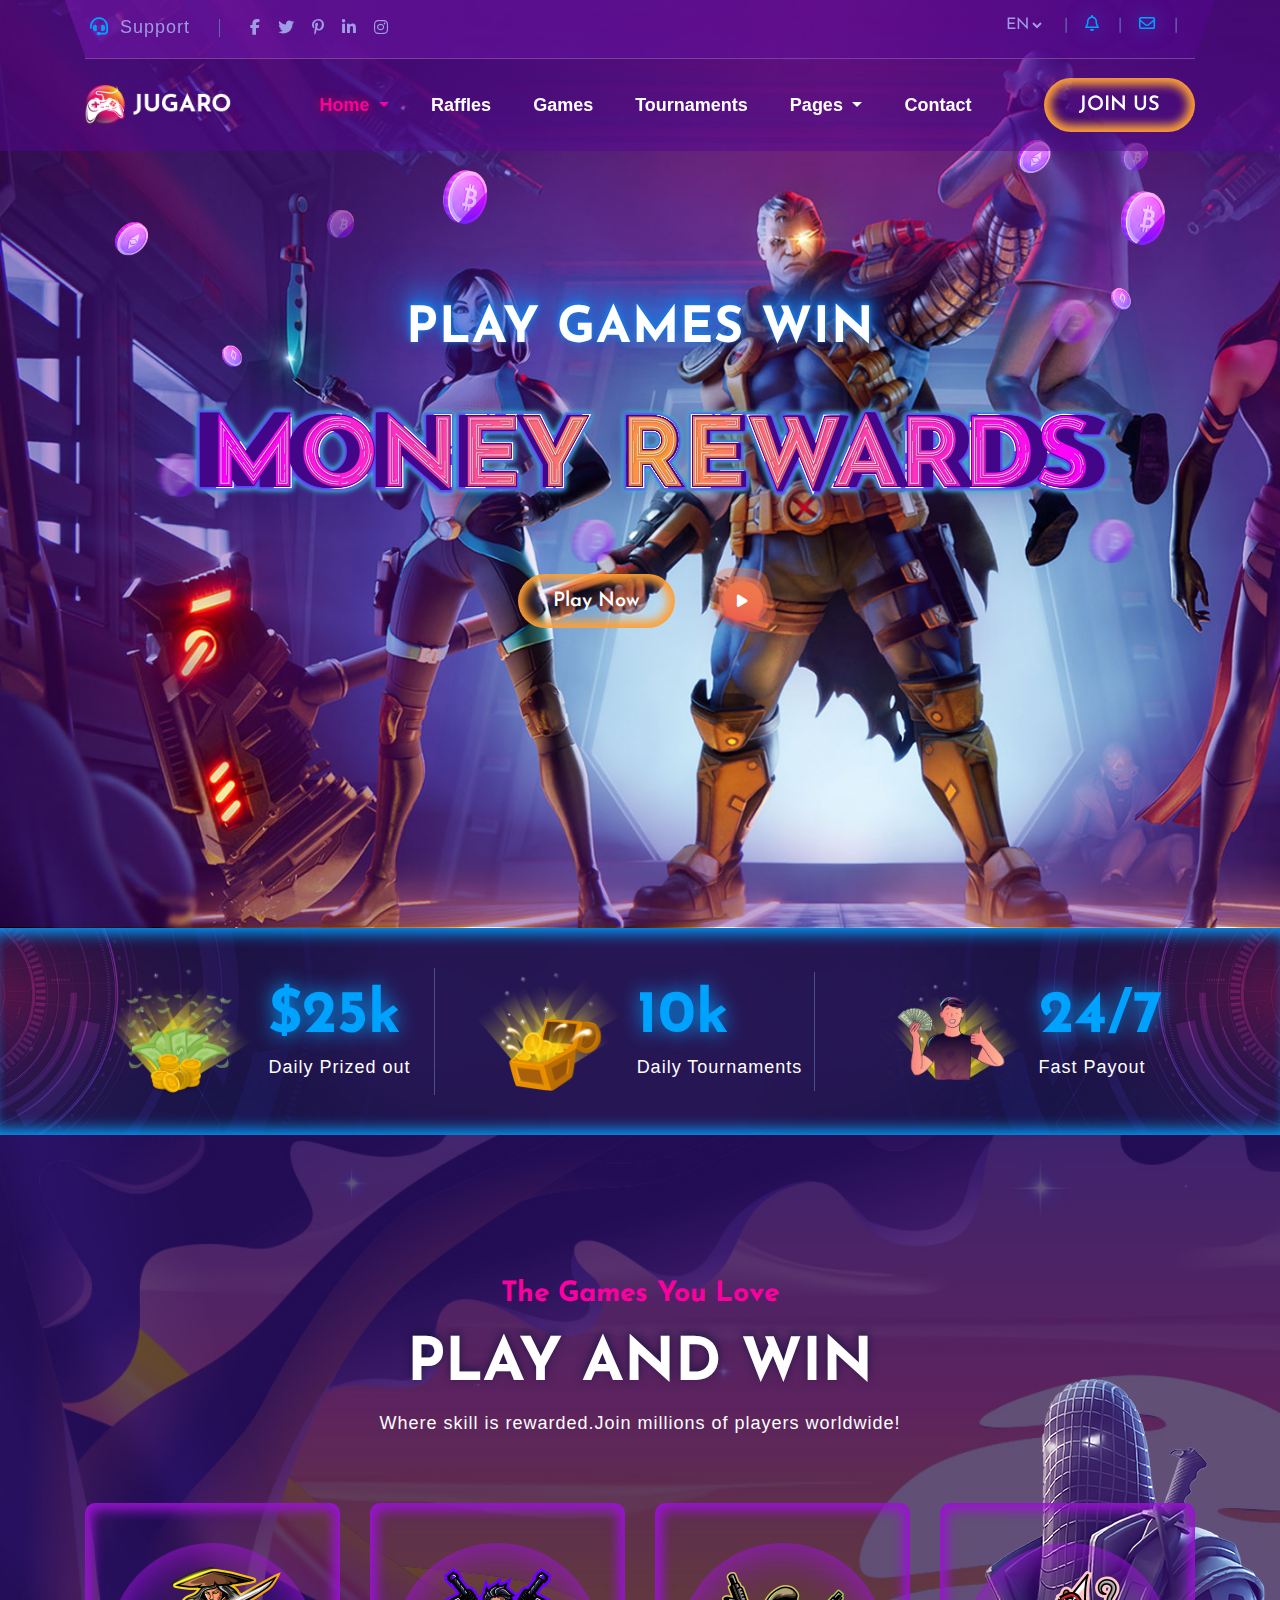
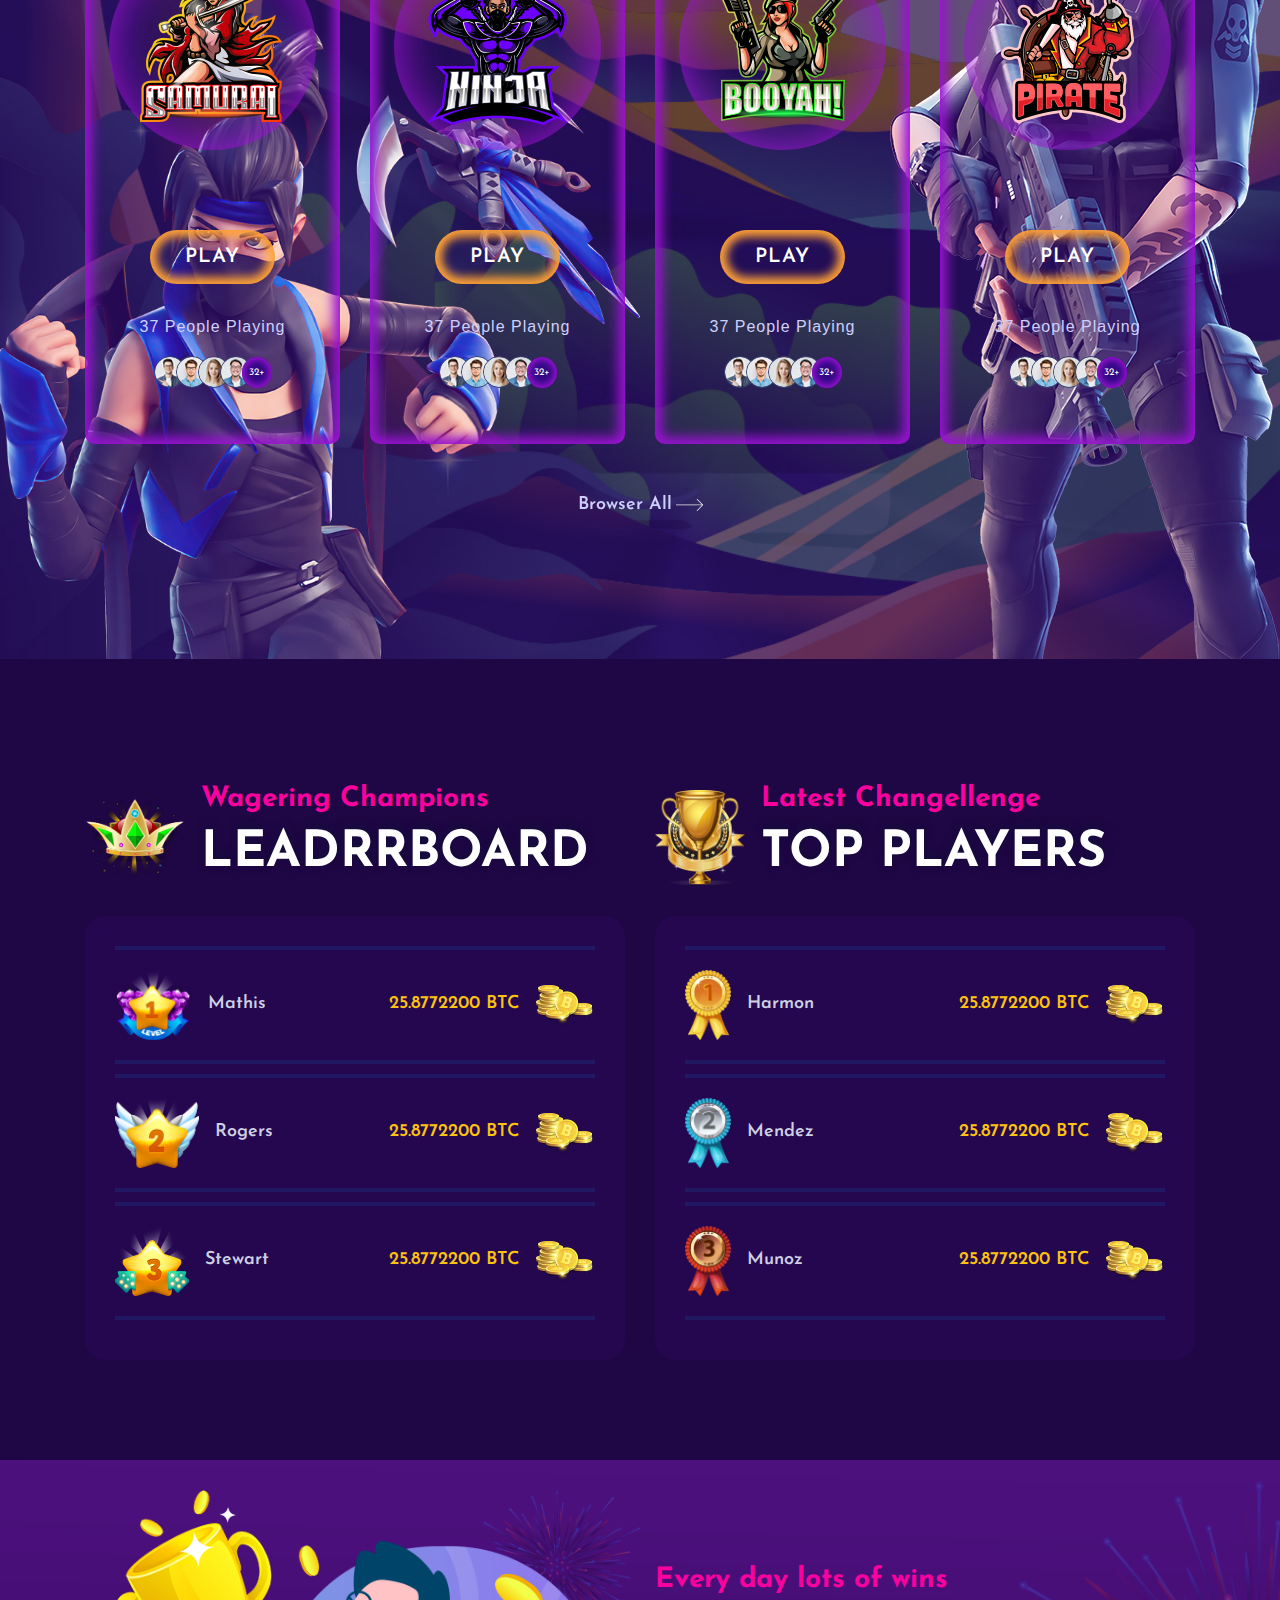
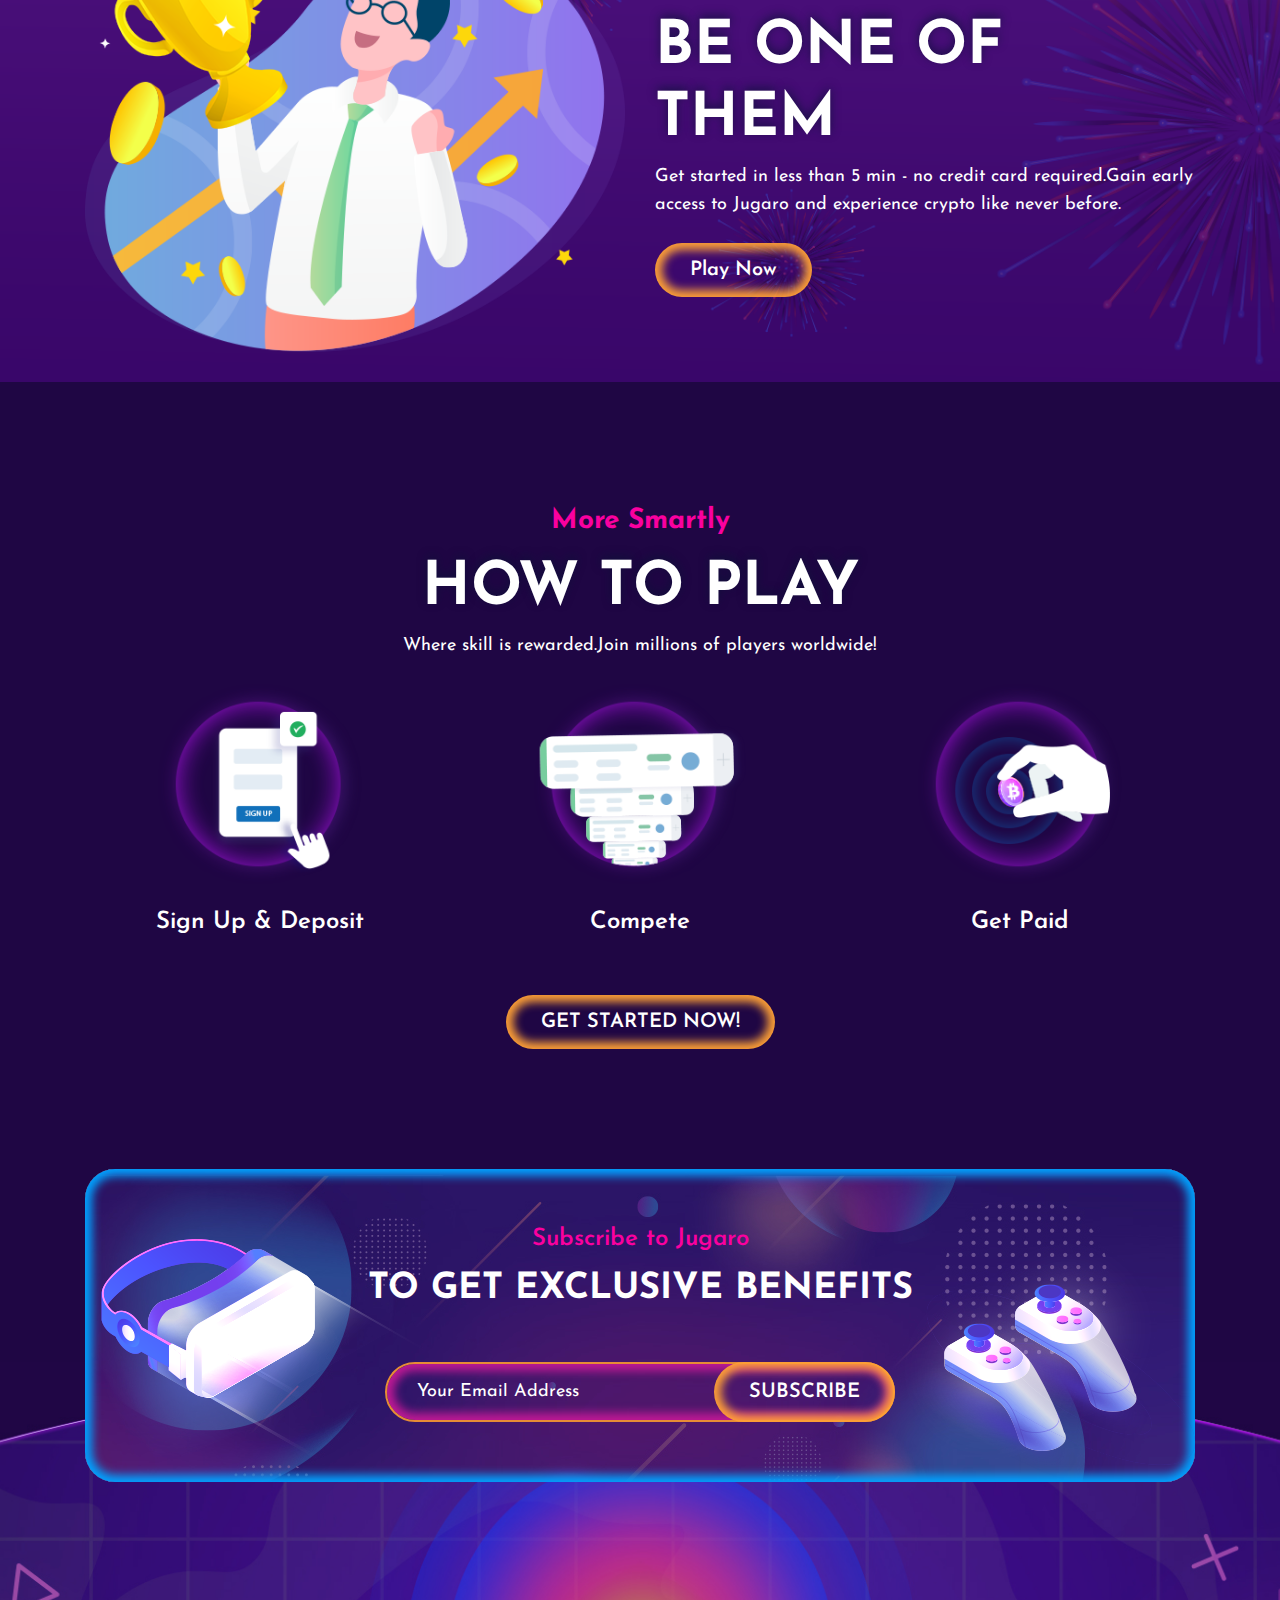
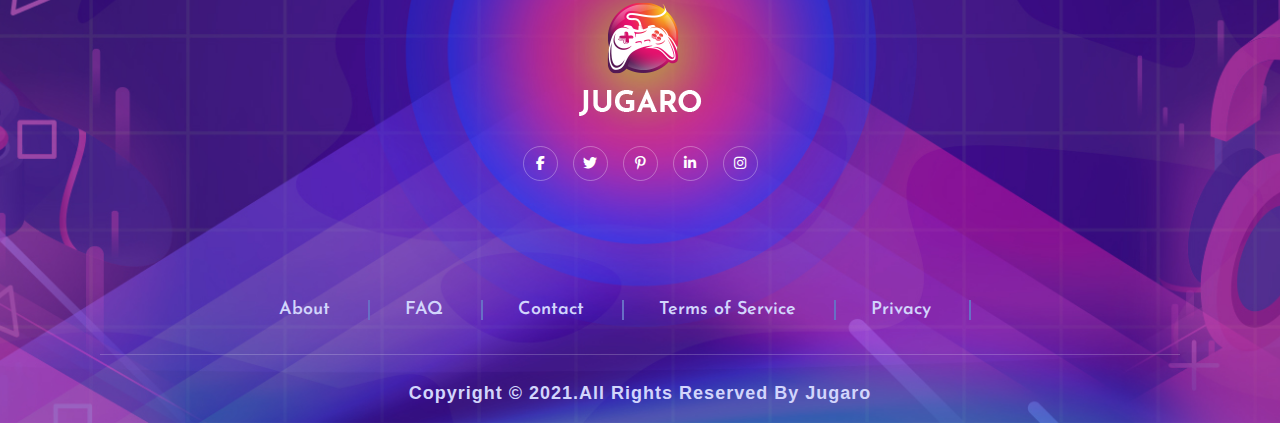
==== index.html @ d443bae4 "new files added" ====
<!DOCTYPE html>
<html lang="en">

<head>
    <meta charset="UTF-8">
    <meta name="viewport" content="width=device-width, initial-scale=1.0">
    <title>Home Template</title>
    <link rel="stylesheet" href="https://cdn.jsdelivr.net/npm/bootstrap@4.0.0/dist/css/bootstrap.min.css">
    <link rel="preconnect" href="https://fonts.googleapis.com">
    <link rel="preconnect" href="https://fonts.gstatic.com" crossorigin>
    <link href="https://fonts.googleapis.com/css2?family=Josefin+Sans:ital,wght@0,100..700;1,100..700&display=swap"
        rel="stylesheet">
    <link rel="stylesheet" href="https://cdnjs.cloudflare.com/ajax/libs/font-awesome/6.5.1/css/all.min.css">
    <link rel="stylesheet" href="css/style.css">
    <link rel="icon" href="images/favicon-icon.png">

</head>

<body>
    <button onclick="topFunction()" id="myBtn" title="Go to top"><i class="fas fa-chevron-right"></i></button>

    <header id="header"></header>
    <section class="sec-1 position-relative">
        <div class="container">
            <div class="hero-games-win text-center ">
                <h1 class="text-white text-uppercase m-0">PLAY GAMES WIN</h1>
                <img src="images/moneytext.png" alt="move to img" class="">
                <div class="Play-cion d-flex justify-content-center align-items-center">
                    <a href="javascript:void(0)" class="play-button text-white uppercase">Play Now</a>
                    <a href="javascript:void(0)"
                        class="video-button d-flex justify-content-center align-items-center  position-relative ml-5"><i
                            class="fa-solid fa-play text-white   position-relative"></i></a>
                </div>
            </div>
        </div>
        <div class="position-absolute position-top text-center">
            <img src="images/hover-shape.png" alt="move to img" class="">
        </div>
    </section>
    <section class="sec-2">
        <div class="container">
            <div class="row align-items-center">
                <div class="col-lg-4 col-md-6">
                    <div class="counter-box d-flex align-items-center justify-content-center">
                        <div class="money-img">
                            <img src="images/money.png" alt="">
                        </div>
                        <div class="content-daily ml-3">
                            <h4 class="m-0">$25k</h4>
                            <p class="m-0 text-white">Daily Prized out</p>
                        </div>
                    </div>
                </div>
                <div class="col-lg-4 col-md-6">
                    <div class="counter-box d-flex  align-items-center justify-content-center">
                        <div class="money-img">
                            <img src="images/box-money.png" alt="">
                        </div>
                        <div class="content-daily ml-3">
                            <h4 class="m-0">10k</h4>
                            <p class="m-0 text-white">Daily Tournaments
                            </p>
                        </div>
                    </div>
                </div>
                <div class="col-lg-4 col-md-6">
                    <div class="counter-box d-flex  align-items-center  border-0 justify-content-center">
                        <div class="money-img">
                            <img src="images/man-mony.png" alt="">
                        </div>
                        <div class="content-daily ml-3">
                            <h4 class="m-0">24/7
                            </h4>
                            <p class="m-0 text-white">Fast Payout
                            </p>
                        </div>
                    </div>
                </div>

            </div>
        </div>
    </section>
    <section class="sec-3">
        <img src="images/left-img.png" alt="" class="game-play-girl">
        <img src="images/right-img.png" alt="" class="game-play-boy">
        <div class="container">
            <div class="games-skill text-center ">
                <h4 class="mb-3">The Games You Love</h4>
                <h2 class="text-white uppercase">PLAY AND WIN
                </h2>
                <p class="text-white">Where skill is rewarded.Join millions of players worldwide!
                </p>
            </div>

            <div class="row justify-content-center">
                <div class="col-xl-3 col-lg-4 col-md-6">
                    <div class="skill-box text-center mt-4">
                        <img src="images/1skill.png" alt="" class="">
                        <div class="Play-tab-button">
                            <a href="javascript:void(0)" class="mybtn1 uppercase text-white">PLAY</a>
                        </div>
                        <p>37 People Playing</p>

                        <ul class="list-images">
                            <li>
                                <a href="javascript:void(0)">
                                    <img src="images/sm1.png" alt="not img sho" class="">
                                </a>
                            </li>
                            <li>
                                <a href="javascript:void(0)">
                                    <img src="images/sm2.png" alt="not img sho" class="">
                                </a>
                            </li>
                            <li>
                                <a href="javascript:void(0)">
                                    <img src="images/sm3.png" alt="not img sho" class="">
                                </a>
                            </li>
                            <li>
                                <a href="javascript:void(0)">
                                    <img src="images/sm4.png" alt="not img sho" not img sho class="">
                                </a>
                            </li>
                            <li>
                                <span class="text-white text-center">
                                    32+
                                </span>
                            </li>
                        </ul>
                    </div>

                </div>
                <div class="col-xl-3 col-lg-4 col-md-6">
                    <div class="skill-box text-center mt-4">
                        <img src="images/2.png" alt="" class="">
                        <div class="Play-tab-button">
                            <a href="javascript:void(0)" class="mybtn1 uppercase text-white">PLAY</a>
                        </div>
                        <p>37 People Playing</p>

                        <ul class="list-images">
                            <li>
                                <a href="javascript:void(0)">
                                    <img src="images/sm1.png" alt="not img sho" class="">
                                </a>
                            </li>
                            <li>
                                <a href="javascript:void(0)">
                                    <img src="images/sm2.png" alt="not img sho" class="">
                                </a>
                            </li>
                            <li>
                                <a href="javascript:void(0)">
                                    <img src="images/sm3.png" alt="not img sho" class="">
                                </a>
                            </li>
                            <li>
                                <a href="javascript:void(0)">
                                    <img src="images/sm4.png" alt="not img sho" not img sho class="">
                                </a>
                            </li>
                            <li>
                                <span class="text-white text-center">
                                    32+
                                </span>
                            </li>
                        </ul>
                    </div>

                </div>

                <div class="col-xl-3 col-lg-4 col-md-6">
                    <div class="skill-box text-center mt-4">
                        <img src="images/3.png" alt="" class="">
                        <div class="Play-tab-button">
                            <a href="javascript:void(0)" class="mybtn1 uppercase text-white">PLAY</a>
                        </div>
                        <p>37 People Playing</p>

                        <ul class="list-images">
                            <li>
                                <a href="javascript:void(0)">
                                    <img src="images/sm1.png" alt="not img sho" class="">
                                </a>
                            </li>
                            <li>
                                <a href="javascript:void(0)">
                                    <img src="images/sm2.png" alt="not img sho" class="">
                                </a>
                            </li>
                            <li>
                                <a href="javascript:void(0)">
                                    <img src="images/sm3.png" alt="not img sho" class="">
                                </a>
                            </li>
                            <li>
                                <a href="javascript:void(0)">
                                    <img src="images/sm4.png" alt="not img sho" not img sho class="">
                                </a>
                            </li>
                            <li>
                                <span class="text-white text-center">
                                    32+
                                </span>
                            </li>
                        </ul>
                    </div>

                </div>

                <div class="col-xl-3 col-lg-4 col-md-6">
                    <div class="skill-box text-center mt-4">
                        <img src="images/4.png" alt="" class="">
                        <div class="Play-tab-button">
                            <a href="javascript:void(0)" class="mybtn1 uppercase text-white">PLAY</a>
                        </div>
                        <p>37 People Playing</p>

                        <ul class="list-images">
                            <li>
                                <a href="javascript:void(0)">
                                    <img src="images/sm1.png" alt="not img sho" class="">
                                </a>
                            </li>
                            <li>
                                <a href="javascript:void(0)">
                                    <img src="images/sm2.png" alt="not img sho" class="">
                                </a>
                            </li>
                            <li>
                                <a href="javascript:void(0)">
                                    <img src="images/sm3.png" alt="not img sho" class="">
                                </a>
                            </li>
                            <li>
                                <a href="javascript:void(0)">
                                    <img src="images/sm4.png" alt="not img sho" not img sho class="">
                                </a>
                            </li>
                            <li>
                                <span class="text-white text-center">
                                    32+
                                </span>
                            </li>
                        </ul>
                    </div>
                </div>
            </div>
            <div class="text-center Browser-1 d-flex align-items-center justify-content-center mt-5">
                <a href="javascript:void(0)" class="b-all-btn">Browser All</a>
                <img src="images/arrow.png" alt="" class="pl-1">
            </div>
        </div>
    </section>
    <section class="sec-4">
        <div class="container">
            <div class="row">
                <div class="col-lg-6">
                    <div>
                        <div class="sh-wrpper d-flex  align-items-center my-4">
                            <div class="mr-3">
                                <img src="images/i1.png" alt="" width="100px">
                            </div>
                            <div class="section-heading">
                                <h5>
                                    Wagering Champions
                                </h5>
                                <h2 class="uppercase text-white">
                                    LEADRRBOARD
                                </h2>
                            </div>
                        </div>
                        <div class="l-arcive-box">
                            <div class="s-a-b">
                                <div class="d-flex left align-items-center  text-white">
                                    <img src="images/sa1.png" class="mr-3" alt="">
                                    <h6 class="m-0">Mathis</h6>
                                </div>
                                <div class="right d-flex align-items-center">
                                    <h6 class="m-0">25.8772200 BTC</h6>
                                    <img src="images/mony.png" class="pl-3" alt="">
                                </div>
                            </div>
                            <div class="s-a-b">
                                <div class="d-flex left align-items-center  text-white">
                                    <img src="images/sa2.png" class="mr-3" alt="">
                                    <h6 class="m-0">Rogers</h6>
                                </div>
                                <div class="right d-flex align-items-center">
                                    <h6 class="m-0">25.8772200 BTC</h6>
                                    <img src="images/mony.png" class="pl-3" alt="">
                                </div>
                            </div>
                            <div class="s-a-b">
                                <div class="d-flex left align-items-center  text-white">
                                    <img src="images/sa3.png" class="mr-3" alt="">
                                    <h6 class="m-0">Stewart</h6>
                                </div>
                                <div class="right d-flex align-items-center">
                                    <h6 class="m-0">25.8772200 BTC</h6>
                                    <img src="images/mony.png" class="pl-3" alt="">
                                </div>
                            </div>

                        </div>
                    </div>
                </div>
                <div class="col-lg-6">
                    <div>
                        <div class="sh-wrpper d-flex  align-items-center my-4">
                            <div class="mr-3">
                                <img src="images/i2.png" alt="" width="90px">
                            </div>
                            <div class="section-heading">
                                <h5>
                                    Latest Changellenge
                                </h5>
                                <h2 class="uppercase text-white">
                                    TOP PLAYERS

                                </h2>
                            </div>
                        </div>
                        <div class="l-arcive-box">
                            <div class="s-a-b">
                                <div class="d-flex left align-items-center  text-white">
                                    <img src="images/sa4.png" class="mr-3" alt="">
                                    <h6 class="m-0">Harmon</h6>
                                </div>
                                <div class="right d-flex align-items-center">
                                    <h6 class="m-0">25.8772200 BTC</h6>
                                    <img src="images/mony.png" class="pl-3" alt="">
                                </div>
                            </div>
                            <div class="s-a-b">
                                <div class="d-flex left align-items-center  text-white">
                                    <img src="images/sa5.png" class="mr-3" alt="">
                                    <h6 class="m-0">Mendez</h6>
                                </div>
                                <div class="right d-flex align-items-center">
                                    <h6 class="m-0">25.8772200 BTC</h6>
                                    <img src="images/mony.png" class="pl-3" alt="">
                                </div>
                            </div>
                            <div class="s-a-b">
                                <div class="d-flex left align-items-center  text-white">
                                    <img src="images/sa6.png" class="mr-3" alt="">
                                    <h6 class="m-0">Munoz
                                    </h6>
                                </div>
                                <div class="right d-flex align-items-center">
                                    <h6 class="m-0">25.8772200 BTC</h6>
                                    <img src="images/mony.png" class="pl-3" alt="">
                                </div>
                            </div>

                        </div>
                    </div>
                </div>
            </div>
        </div>
    </section>
    <section class="sec-5">
        <div class="container">
            <div class="row align-items-center">
                <div class="col-12 col-md-12 col-lg-6">
                    <div class="">
                        <img src="images/joinus_left_img.png" alt="" width="100%">
                    </div>
                </div>
                <div class="col-12 col-lg-6 col-md-12 col-xl-6 ">
                    <div class="section-heading content-left mt-3">
                        <h5 class="subtitle">
                            Every day lots of wins
                        </h5>
                        <h2 class="title ">
                            Be One of Them
                        </h2>
                        <h6 class="text">
                            Get started in less than 5 min - no credit card required.Gain
                            early access to Jugaro and experience crypto like never before.
                        </h6>
                        <div class="Play-cion mt-4">
                            <a href="javascript:void(0)" class="play-button text-white uppercase">Play Now</a>
                            </a>
                        </div>
                    </div>
                </div>
            </div>
        </div>
    </section>

    <section class="sec-6">
        <div class="container">
            <div class="section-heading text-center mb-4">
                <h5 class="subtitle">
                    More Smartly
                </h5>
                <h2 class="title ">
                    How to play
                </h2>
                <h6 class="text">
                    Where skill is rewarded.Join millions of players worldwide!
                </h6>
            </div>
            <div class="row justify-content-center">
                <div class="col-lg-4 col-md-6">
                    <div class="s-h-play text-white text-center">
                        <img src="images/ic1.png" alt="">
                        <h4 class="mt-4">Sign Up &amp; Deposit</h4>
                    </div>
                </div>
                <div class="col-lg-4 col-md-6">
                    <div class="s-h-play text-white text-center">
                        <img src="images/ic2.png" alt="">
                        <h4 class="mt-4">Compete</h4>
                    </div>
                </div>
                <div class="col-lg-4 col-md-6">
                    <div class="s-h-play text-white text-center">
                        <img src="images/ic3.png" alt="">
                        <h4 class="mt-4">Get Paid
                        </h4>
                    </div>
                </div>
            </div>
            <div class="text-center">
                <a href="#" class="mybtn1 text-white started-new text-uppercase">Get started Now!</a>
            </div>
            <div class="row">
                <div class="col-lg-12">
                    <div class="subscribe-box">
                        <img class="left" src="images/vr.png" alt="">
                        <img class="right" src="images/game controler_.png" alt="">
                        <div class="row justify-content-center">
                            <div class="col-lg-12">
                                <div class="heading-area text-center">
                                    <h5 class="sub-title">
                                        Subscribe to Jugaro
                                    </h5>
                                    <h4 class="title text-white text-uppercase">
                                        To Get Exclusive Benefits
                                    </h4>
                                </div>
                            </div>
                            <div class="col-lg-6 col-12">
                                <form action="#" class="form-area">
                                    <input type="text" placeholder="Your Email Address" fdprocessedid="s28psf">
                                    <button class="mybtn1 text-white text-uppercase" type="submit"
                                        fdprocessedid="lvb7rd">Subscribe
                                    </button>
                                </form>
                            </div>
                        </div>
                    </div>
                </div>
            </div>
        </div>
        </scetion>
        <footer class="footer">
            <div class="container">
                <div class="col-lg-12">
                    <div class="flogo text-center">
                        <a href="#"><img src="images/footer-ogo (1).png" alt=""></a>
                    </div>
                    <div class="social-links text-center d-block">
                        <ul>
                            <li>
                                <a href="javascript:void(0)">
                                    <i class="fab fa-facebook-f text-white"></i>
                                </a>
                            </li>
                            <li>
                                <a href="javascript:void(0)">
                                    <i class="fab fa-twitter text-white"></i>
                                </a>
                            </li>
                            <li>
                                <a href="javascript:void(0)">
                                    <i class="fab fa-pinterest-p text-white"></i>
                                </a>
                            </li>
                            <li>
                                <a href="javascript:void(0)">
                                    <i class="fab fa-linkedin-in text-white"></i>
                                </a>
                            </li>
                            <li>
                                <a href="javascript:void(0)">
                                    <i class="fab fa-instagram text-white"></i>
                                </a>
                            </li>
                        </ul>
                    </div>
                    <div class="footer-menu text-center mb-4">
                        <ul class="m-0">
                            <li>
                                <a href="javascript:void(0)">
                                    About
                                </a>
                            </li>
                            <li>
                                <a href="javascript:void(0)">
                                    FAQ
                                </a>
                            </li>
                            <li>
                                <a href="javascript:void(0)">
                                    Contact
                                </a>
                            </li>
                            <li>
                                <a href="javascript:void(0)">
                                    Terms of Service
                                </a>
                            </li>
                            <li class="border-0">
                                <a href="javascript:void(0)">
                                    Privacy
                                </a>
                            </li>
                        </ul>
                    </div>
                </div>
            </div>
            <div class="copy-bg text-center">
                <div class="container">
                    <div class="row">
                        <div class="col-lg-12">
                            <p>Copyright © 2021.All Rights Reserved By Jugaro</p>
                        </div>
                    </div>
                </div>
            </div>
        </footer>

        <script src="https://code.jquery.com/jquery-3.2.1.slim.min.js">
        </script>
        <script src="https://cdn.jsdelivr.net/npm/popper.js@1.12.9/dist/umd/popper.min.js"></script>
        <script src="https://cdn.jsdelivr.net/npm/bootstrap@4.0.0/dist/js/bootstrap.min.js"></script>
        <script src="js/script.js"></script>
        <script src="js/header-1.js"></script>
</body>

</html>
---- css/style.css ----
* {
    padding: 0;
    margin: 0;
    box-sizing: border-box;
    font-family: "Josefin Sans", sans-serif;
}

a {
    display: inline-block;
    text-decoration: none !important;
}

img {
    max-width: 100%;
}

/* top header start */

.content-5 {
    display: flex;
    justify-content: space-between;
    padding: 13px 5px 0px;
    border-bottom: 1px solid #774297;
    background-image: linear-gradient(-90deg,
            rgba(84, 6, 143, 0.5) 0%,
            rgba(122, 27, 180, 0.5) 100%);
    position: relative;
}

.daily-contest .right-content .title {
    font-size: 16px;
    line-height: 26px;
    text-transform: uppercase;
    color: #c8c3ff;
    margin-bottom: 38px;
    display: block;
    padding-left: 15px;
}

.daily-contest .right-content .rc-bottom .content h6 {
    font-size: 18px;
    line-height: 28px;
    color: #ced0e2;
    font-weight: 600;
    margin-bottom: 0px;
}

.content-5::before {
    position: absolute;
    content: "";
    top: 0px;
    right: -20px;
    width: 0;
    height: 0;
    border-top: 56px solid rgba(84, 6, 143, 0.5);
    border-right: 20px solid transparent;
}

.section-heading.content-left {
    text-align: left;
}

.sec-6-1 {
    background-color: #1f0644;
}

p {
    font-size: 18px;
    color: #a1aed4;
    line-height: 1.625;
    -webkit-hyphens: auto;
    hyphens: auto;
    letter-spacing: 1px;
    font-family: "Open Sans", sans-serif;
}

.content-5 .left-content .left-list {
    display: inline-block;
    position: relative;
    padding-right: 30px;
}

.content-5 .left-content .left-list li p {
    margin-bottom: 0px;
    color: #9f9be5;
    font-family: "Open Sans", sans-serif;
}

.content-5 .left-content .left-list li p i {
    color: #00a2ff;
    margin-right: 5px;
}

.content-5 .left-content .left-list::after {
    position: absolute;
    content: "";
    right: 0px;
    height: 18px;
    width: 1px;
    top: 50%;
    transform: translateY(-50%);
    background: #6864b2;
}

.content-5 .left-content .top-social-links {
    display: inline-block;
    padding-left: 25px;
}

.content-5 .left-content .top-social-links li {
    display: inline-block;
    margin-right: 13px;
}

.header .top-header .content .left-content .top-social-links li a {
    font-size: 16px;
    color: #9f9be5;
    transition: all 0.3s ease-in;
}

.content-5 .right-content {
    text-align: right;
}

.content-5 .left-content .left-list {
    display: inline-block;
    position: relative;
    padding-right: 30px;
}

/* .header .top-header .content left-content .top-social-links. li a {
    font-size: 16px;
    color: #9f9be5 !important;
    transition: all 0.3s ease-in;
} */

.content-5 .left-content .top-social-links li a {
    font-size: 16px;
    color: #9f9be5;
    transition: all 0.3s ease-in;
}

.content-5 .right-content .right-list>li {
    display: inline-block;
    margin-right: 35px;
    position: relative;
}

.content-5 .right-content .right-list>li::before {
    position: absolute;
    content: "|";
    top: 0;
    right: -23px;
    color: #6864b2;
}

.content-5 .right-content .right-list>li .language-selector select {
    font-size: 16px;
    background-color: transparent;
    color: #9f9be5;
    border: 0px;
}

.notofication i {
    color: #00a2ff !important;
    text-shadow: 0px 0px 20px #3f40b4, 0px 0px 20px #3f40b4;
}

.message i {
    color: #00a2ff;
    text-shadow: 0px 0px 20px #3f40b4, 0px 0px 20px #3f40b4;
}

.content-5::after {
    position: absolute;
    content: "";
    top: 0px;
    left: -20px;
    width: 0;
    height: 0;
    border-top: 56px solid rgba(122, 27, 180, 0.5);
    border-left: 20px solid transparent;
}

/* top header end */

.Browser-1 {
    z-index: 999;
    position: relative;
}

.navbar-light .navbar-toggler-icon {
    background-image: url("../images/download.svg");
    padding: 20px 0px;
    background-size: cover;
}

.navbar-dark .navbar-toggler {
    color: none;
    border: none;
}

.navbar-toggler:focus {
    outline: none;
}

ul,
li,
ol {
    list-style: none;
}

.head-1 {
    position: fixed !important;
    width: 100%;
    z-index: 999;
    background-image: linear-gradient(89deg,
            rgb(84, 6, 143, 0.5) 0%,
            rgb(84, 6, 143, 0.5) 100%);
}

.sholb {
    position: fixed !important;
    width: 100%;
    z-index: 999;
    transition: all 0.3s !important;
    background-image: linear-gradient(89deg, #3f1c77 0%, #3f1c77 100%);
}

.navbar-light .navbar-toggler-icon {
    position: relative;
}

.navbar-light .navbar-toggler-icon::after {
    color: #fff !important;
    content: "";
    inset: 0;
    position: absolute;
}

/* tab  button and opan list  */
.list-ul-bg a:hover {
    background-color: #16181b;
    color: #a1aed4;
}

.list-ul-bg a i {
    font-size: 12px;
}

.list-ul-bg a {
    font-size: 16px;
    font-weight: 600;
    text-transform: uppercase;
    padding: 8px 15px 8px;
    border-bottom: 1px solid rgba(0, 0, 0, 0.1);
    transition: all linear 0.3s;
    color: #a1aed4;
    /* font-family: math !important; */
    font-family: "Open Sans", sans-serif !important;
}

.list-ul-bg {
    position: absolute;
    z-index: 99;
    margin-top: 8px !important;
    background: #1f0644;
    border-radius: 0px;
    border: 0px;
    padding-bottom: 0px;
    padding-top: 0px;
    box-shadow: 0px 8px 14px 0px rgba(0, 0, 0, 0.15);
    border-top: 4px solid #fa009f;
    transition: all linear 0.3s;
}

/* tab  button and opan list  */

.list-items li {
    line-height: 28px;
    font-size: 18px;
    font-weight: 600;
    padding: 16px 13px;
}

.list-items li .list-a {
    transition: all linear 0.3s;
    font-family: "Open Sans", sans-serif;
}

.list-items li .list-a:hover {
    color: #fa009f !important;
    text-shadow: 0px 0px 10px #bf0b2d;
}

.links {
    font-family: "Open Sans", sans-serif;
    color: #fa009f !important;
    text-shadow: 0px 0px 10px #bf0b2d;
}

/* .sec-1 start */

.sec-1 {
    background-image: url("../images/Cartoon.jpg");
    padding: 300px 0px;
    background-size: cover;
}

.hero-games-win h1 {
    font-size: 50px;
    line-height: 60px;
    font-weight: 700;
    text-shadow: 0px -3px 2px rgba(12, 19, 55, 0.004), 0 -1px 4px #1b7ae2,
        0 -2px 10px #1b7ae2, 0 -10px 20px #1b7ae2, 0 -18px 40px #1b7ae2;
    letter-spacing: 1px;
}

.hero-games-win {
    max-width: 100%;
    position: relative;
    z-index: 99;
}

.play-button {
    font-weight: 600;
    font-size: 20px;
    padding: 12px 35px;
    border-radius: 50px;
    box-shadow: inset 0px 0px 10px 7px #fea036;
    transition: all 0.3s ease-in;
}

.play-button:hover {
    box-shadow: inset 0px 0px 10px 7px #00a2ff;
}

.hero-games-win img {
    max-width: 100%;
}

.Play-cion {
    margin-top: 40px;
}

.hero-games-win .Play-cion .video-button {
    padding: 10px 0px;
    width: 40px;
    height: 40px;
    background: #ef764c;
    border-radius: 50%;
    font-size: 14px;
}

.video-button i {
    z-index: 100;
}

.video-button::before {
    position: absolute;
    content: "";
    background-image: url("../images/video_btn.png");
    width: 80px;
    height: 80px;
    background-size: contain;
    z-index: -1;
    top: 65%;
    left: 55%;
    transform: translate(-50%, -50%);
    z-index: 2;
}

.position-top {
    top: 140px;
    animation: pulse 2s infinite alternate ease-in-out;
    transition: all 0.5s;
}

@keyframes pulse {
    0% {
        top: 150px;
    }

    50% {
        top: 130px;
    }

    100% {
        top: 130px;
    }
}

/* .position-top:hover {
    top: 100px;
} */

.position-top img {
    width: 82%;
    z-index: -1;
}

.counter-box .content-daily h4 {
    font-weight: 700;
    font-size: 60px;
    text-shadow: 0px 0px 20px #00a2ff;
    color: #00a2ff;
}

/* .sec-2 start */

.sec-2 {
    padding: 40px 0px;

    background-image: url("../images/counter-bg.jpg");
    background-size: cover;
    box-shadow: inset 0px 15px 15px -10px #00a2ff,
        inset 0px -15px 15px -10px #00a2ff;
}

.counter-box {
    border-right: 1px solid #504f8d;
}

.counter-box .content-daily p {
    font-size: 18px;
}

.money-img img {
    width: 144px;
}

/* .sec-3 start */

.sec-3 {
    background-image: url("../images/section-bg.jpg");
    padding: 140px 0px;
    background-size: cover;
    position: relative;
}

.games-skill {
    position: relative;
    z-index: 99;
    margin-bottom: 40px;
}

.sec-3 .games-skill h4 {
    font-size: 28px;
    line-height: 38px;
    font-weight: 700;
    color: #fa009f;
}

.sec-3 .games-skill h2 {
    font-size: 60px;
    font-weight: 700;
    text-shadow: 0px -3px 10px rgba(12, 19, 55, 0.7);
}

.games-skill p {
    font-size: 18px;
    font-weight: 400;
}

.Play-tab-button {
    margin: 30px 0px;
}

.Play-tab-button a {
    font-weight: 600;
    font-size: 20px;
    padding: 12px 35px;
    border-radius: 50px;
    box-shadow: inset 0px 0px 10px 7px #fea036;
    transition: all 0.3s ease-in;
    letter-spacing: 1px;
}

.Play-tab-button a:hover {
    box-shadow: inset 0px 0px 10px 7px #00a2ff;
}

.skill-box {
    border-radius: 10px;
    box-shadow: inset 0px 0px 12px 7px #9a13d2;
    text-align: center;
    padding: 40px 20px;
    transition: all 0.3s ease-in;
}

.skill-box:hover {
    box-shadow: inset 0px 0px 12px 7px #fea036;
    transform: translateY(-5px);
}

.skill-box p {
    display: block;
    color: #cfcffd;
    font-size: 16px;
}

.list-images li {
    display: inline-block;
    margin-left: -15px;
}

.list-images li:nth-child(5) span {
    padding: 10px 7px;
    border-radius: 50%;
    box-shadow: inset 0px 0px 7px 3px #9a13d2;
    font-size: 10px;
    background: #300983;
}

.list-images li img {
    border: 1px solid #364374;
    border-radius: 50%;
}

.sec-3 .list-images li:first-child {
    margin-left: 0px !important;
}

.game-play-girl {
    position: absolute;
    left: 0px;
    bottom: 0px;
    width: 50%;
}

.game-play-boy {
    position: absolute;
    right: 0px;
    bottom: 0px;
    max-width: 100%;
}

.b-all-btn {
    font-size: 18px;
    font-weight: 600;
    color: #cfcffd !important;
}

/* .sec-4 start */
.sec-4 {
    padding: 100px 0px;
    background-color: #1f0644;
}

.section-heading h5 {
    font-size: 28px;
    font-weight: 700;
    color: #fa009f;
}

.section-heading h2 {
    font-size: 50px;
    font-weight: 700;
    text-shadow: 0px -3px 10px rgba(12, 19, 55, 0.7);
    text-transform: uppercase !important;
}

.l-arcive-box {
    border-radius: 20px;
    background-color: #24074f;
    padding: 30px;
}

.l-arcive-box .s-a-b {
    display: flex;
    justify-content: space-between;
    flex-wrap: wrap;
    border-top: 4px solid #211863;
    border-bottom: 4px solid #211863;
    margin-bottom: 10px;
    padding: 20px 0px 20px;
}

.l-arcive-box .s-a-b .left img {
    height: 70px;
}

.l-arcive-box .s-a-b .left h6 {
    font-size: 18px;
    font-weight: 600;
    color: #ced0e2;
}

.l-arcive-box .s-a-b .right h6 {
    font-size: 18px;
    font-weight: 600;
    color: #fcc310;
}

/* .sec-5 start */

.sec-5 {
    background-image: url("../images/joinus-bg.png");
    padding: 30px 0px;
    background-color: #1f0644;
    background-position: center;
    background-size: cover;
}

.section-heading .subtitle {
    font-size: 28px;
    line-height: 38px;
    font-weight: 700;
    color: #fa009f;
    margin-bottom: 13px;
}

.section-heading .title {
    font-size: 60px;
    font-weight: 700;
    text-transform: uppercase;
    color: #fff;
    margin-bottom: 7px;
    text-shadow: 0px -3px 10px rgba(12, 19, 55, 0.7);
}

.section-heading .text {
    font-size: 18px;
    line-height: 28px;
    font-weight: 400;
    color: #fff;
}

/* .sec-6 start */

.sec-6 {
    padding: 120px 0px 0px;
    background-color: #1f0644;
}

.how-to-play {
    padding: 120px 0px 0px;
}

.s-h-play h4 {
    font-size: 24px;
    font-weight: 600;
}

.s-h-play img {
    height: 200px;
    display: inline-block;
    max-width: 100%;
}

.mybtn1 {
    font-weight: 600;
    font-size: 20px;
    padding: 12px 35px;
    border-radius: 50px;
    box-shadow: inset 0px 0px 10px 7px #fea036;
    transition: all 0.3s ease-in;
    margin-top: 50px;
}

.mybtn1:hover {
    color: #fff;
    box-shadow: inset 0px 0px 10px 7px #00a2ff;
}

/* .subscribe-box */

.subscribe-box {
    background: url("../images/counter-bgf.jpg");
    background-repeat: no-repeat;
    background-position: center;
    background-size: cover;
    padding: 53px 30px 60px;
    box-shadow: inset 0px 0px 10px 7px #00a2ff;
    border-radius: 30px;
    position: relative;
    bottom: -120px;
    z-index: 9;
    overflow: hidden;
}

.subscribe-box .heading-area .sub-title {
    font-size: 24px;
    font-weight: 600;
    line-height: 34px;
    margin-bottom: 10px;
    color: #fa009f;
}

.subscribe-box .heading-area .title {
    font-size: 36px;
    line-height: 46px;
    font-weight: 700;
    margin-bottom: 50px;
}

.subscribe-box .form-area {
    width: 100%;
    position: relative;
}

.subscribe-box .form-area input {
    width: 100%;
    height: 60px;
    background: none;
    border: 0px;
    border-radius: 50px;
    box-shadow: inset 0px 0px 10px 7px #bf1995;
    border: 2px solid #e78c35;
    padding: 0px 160px 0px 30px;
    font-size: 18px;
    color: #fff;
}

.subscribe-box .form-area .mybtn1 {
    margin-top: 0px;
    position: absolute;
    right: 0px;
    top: 0px;
    height: 60px;
    line-height: 60px;
    padding-top: 0px;
    padding-bottom: 0px;
    background: none;
    border: 0px;
    outline: none;
    margin: 0 !important;
    background: #53196a;
    background: transparent !important;
}

::placeholder {
    color: #ffff;
}

.subscribe-box .left {
    position: absolute;
    left: 0px;
    top: 70px;
}

.subscribe-box .right {
    position: absolute;
    right: 0px;
    top: 70px;
}

/* .footer end */

.footer {
    padding-top: 240px;
    overflow: hidden;
    position: relative;
    background-color: #070b28;
    background-image: url("../images/footerbg.jpg");
    background-position: top center;
    background-size: cover;
}

.flogo a img {
    max-width: 100%;
}

.footer .social-links {
    margin-top: 30px;
}

.footer .social-links ul li a {
    width: 35px;
    height: 35px;
    line-height: 35px;
    border-radius: 50%;
    border: 1px solid rgba(255, 255, 255, 0.3);
    font-size: 14px;
    transition: all 0.3s ease-in;
    margin: 0px 5px;
}

.footer .social-links ul li a:hover {
    background: #f7b230;
    color: #fff;
}

.footer .social-links ul li {
    display: inline-block;
}

.footer .footer-menu {
    margin-top: 115px;
    display: block;
    padding-bottom: 30px;
    border-bottom: 1px solid rgba(255, 255, 255, 0.2);
}

.footer .copy-bg p {
    display: inline-block;
    font-size: 18px;
    line-height: 28px;
    color: #d2d5fc;
    font-weight: 600;
}

.footer .footer-menu ul li {
    display: inline-block;
    margin-right: 70px;
    position: relative;
}

.footer .footer-menu ul li a {
    font-size: 18px;
    line-height: 28px;
    font-weight: 600;
    color: #d2d5fc;
}

.footer .footer-menu ul li::after {
    position: absolute;
    content: "";
    right: -40px;
    top: 50%;
    transform: translateY(-50%);
    height: 20px;
    width: 2px;
    background: #686fc5;
}

.navbar-brand img {
    width: 146px;
}

@media (max-width: 1200px) {
    /* .show {
        height: 222px;
        overflow: scroll;
    } */

    .subscribe-box .heading-area .title {
        font-size: 24px;
    }

    .list-a {
        padding-left: 0px !important;
        margin-right: 0px !important;
    }

    .list-items li {
        font-size: 17px;
        padding: 12px 10px;
    }

    .play-button {
        font-size: 16px;
        padding: 11px 30px;
    }

    .counter-box {
        border: none;
    }

    .counter-box .content-daily p {
        font-size: 15px;
    }

    .section-heading h2 {
        font-size: 35px;
    }

    .content-1 {
        display: none;
    }

    .content-5 {
        display: none;
    }

    footer .footer-menu ul li::after {
        background-color: transparent !important;
    }
}

@media (max-width: 992px) {
    .list-items li {
        padding: 6px 13px;
    }

    .subscribe-box .left {
        display: none;
    }

    .subscribe-box .right {
        display: none;
    }

    .subscribe-box .heading-area .title {
        margin-bottom: 32px;
    }

    .footer .footer-menu ul li {
        margin-right: 49px;
    }

    .s-h-play,
    .content-left {
        margin-top: 38px !important;
    }

    .sec-3 {
        padding: 80px 0px;
        background-position: bottom;
    }

    .game-play-girl,
    .game-play-boy {
        display: none;
    }

    .games-skill {
        margin-bottom: 40px;
    }

    .counter-box {
        justify-content: start !important;
        margin-top: 30px;
    }

    .hero-games-win img {
        max-width: 81%;
    }

    .sec-1 {
        padding: 247px 0px 106px 0px;
    }

    .started-new {
        margin-top: 73px !important;
    }

    .subscribe-box .heading-area .title {
        font-size: 24px;
    }

    .sec-1 {
        background-position: center;
    }
}

@media (max-width: 768px) {
    .counter-box {
        justify-content: center !important;
    }

    .sec-2 {
        padding: 40px 0px;
        background-color: #241651 !important;
        background-size: cover;
        background-image: none;
    }

    .content-daily {
        text-align: center;
    }

    .counter-box .content-daily h4 {
        font-size: 43px;
    }

    .sec-3 .games-skill h2 {
        font-size: 41px;
    }

    .sec-3 .games-skill h4 {
        font-size: 23px;
    }

    .sh-wrpper {
        margin: 50px 0px !important;
    }

    .section-heading .title {
        font-size: 47px;
    }

    .section-heading .subtitle {
        font-size: 23px;
    }

    .section-heading .text {
        font-size: 20px;
    }
}

@media (max-width: 576px) {
    .sh-wrpper {
        display: block !important;
    }

    .subscribe-box .form-area .mybtn1 {
        width: 100%;
        position: static;
        margin-top: 20px !important;
    }

    .footer .footer-menu ul li {
        margin: 9px 30px;
    }

    .play-button {
        font-size: 21px;
        padding: 10px 48px;
    }

    .sec-1 {
        padding: 149px 0px 106px 0px;
    }
}

/* Style the button */

#myBtn {
    display: none;
    position: fixed;
    bottom: 20px;
    right: 30px;
    z-index: 99;
    border: none;
    outline: none;
    box-shadow: inset 0px 0px 10px 7px #00a2ff;
    transition: all 0.3s ease-in;
    color: white;
    cursor: pointer;
    width: 56px;
    height: 56px;
    background-color: transparent;
    border-radius: 50%;
    transition: all 0.3s !important;
    transform: rotate(-90deg);
    font-size: 14px;
}

#myBtn:hover {
    box-shadow: inset 0px 0px 10px 7px #fea036;
}
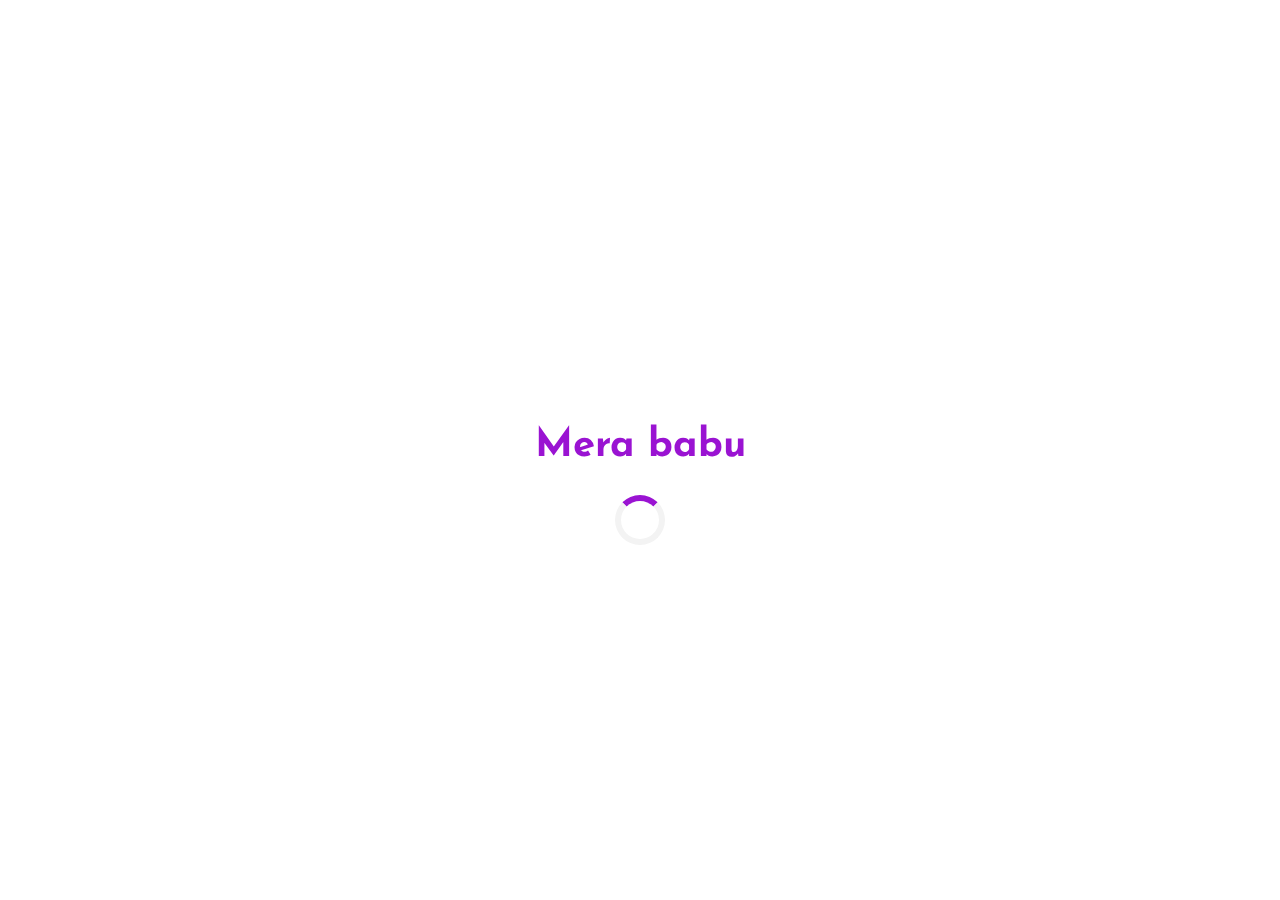
==== commit 78306d42: "new files add" ====
--- a/index.html
+++ b/index.html
@@ -13,534 +13,593 @@
     <link rel="stylesheet" href="https://cdnjs.cloudflare.com/ajax/libs/font-awesome/6.5.1/css/all.min.css">
     <link rel="stylesheet" href="css/style.css">
     <link rel="icon" href="images/favicon-icon.png">
+    <style>
+        /* Loader styles */
+        .loader-wrapper {
+            display: flex;
+            justify-content: center;
+            align-items: center;
+            position: fixed;
+            top: 0;
+            left: 0;
+            width: 100%;
+            height: 100%;
+            background-color: rgba(255, 255, 255, 0.7);
+            z-index: 9999;
+        }
+
+        .loader {
+            border: 6px solid #f3f3f3;
+            border-top: 6px solid #9a13d2;
+            border-radius: 50%;
+            width: 50px;
+            height: 50px;
+            animation: spin 1s linear infinite;
+            position: absolute;
+            top: 55%;
+        }
+
+        @keyframes spin {
+            0% {
+                transform: rotate(0deg);
+            }
+
+            100% {
+                transform: rotate(360deg);
+            }
+        }
+
+        #content {
+            display: none;
+        }
+    </style>
 
 </head>
 
 <body>
     <button onclick="topFunction()" id="myBtn" title="Go to top"><i class="fas fa-chevron-right"></i></button>
-
-    <header id="header"></header>
-    <section class="sec-1 position-relative">
-        <div class="container">
-            <div class="hero-games-win text-center ">
-                <h1 class="text-white text-uppercase m-0">PLAY GAMES WIN</h1>
-                <img src="images/moneytext.png" alt="move to img" class="">
-                <div class="Play-cion d-flex justify-content-center align-items-center">
-                    <a href="javascript:void(0)" class="play-button text-white uppercase">Play Now</a>
-                    <a href="javascript:void(0)"
-                        class="video-button d-flex justify-content-center align-items-center  position-relative ml-5"><i
-                            class="fa-solid fa-play text-white   position-relative"></i></a>
+    <div class="loader-wrapper" id="loader">
+        <h1 class="text-center"><strong style="color: #9a13d2;">Mera babu</strong></h1>
+        <br>
+        <div class="loader"></div>
+    </div>
+    <div id="content">
+        <header id="header"></header>
+        <section class="sec-1 position-relative">
+            <div class="container">
+                <div class="hero-games-win text-center ">
+                    <h1 class="text-white text-uppercase m-0">PLAY GAMES WIN</h1>
+                    <img src="images/moneytext.png" alt="move to img" class="">
+                    <div class="Play-cion d-flex justify-content-center align-items-center">
+                        <a href="javascript:void(0)" class="play-button text-white uppercase">Play Now</a>
+                        <a href="javascript:void(0)"
+                            class="video-button d-flex justify-content-center align-items-center  position-relative ml-5"><i
+                                class="fa-solid fa-play text-white   position-relative"></i></a>
+                    </div>
                 </div>
             </div>
-        </div>
-        <div class="position-absolute position-top text-center">
-            <img src="images/hover-shape.png" alt="move to img" class="">
-        </div>
-    </section>
-    <section class="sec-2">
-        <div class="container">
-            <div class="row align-items-center">
-                <div class="col-lg-4 col-md-6">
-                    <div class="counter-box d-flex align-items-center justify-content-center">
-                        <div class="money-img">
-                            <img src="images/money.png" alt="">
-                        </div>
-                        <div class="content-daily ml-3">
-                            <h4 class="m-0">$25k</h4>
-                            <p class="m-0 text-white">Daily Prized out</p>
-                        </div>
-                    </div>
-                </div>
-                <div class="col-lg-4 col-md-6">
-                    <div class="counter-box d-flex  align-items-center justify-content-center">
-                        <div class="money-img">
-                            <img src="images/box-money.png" alt="">
-                        </div>
-                        <div class="content-daily ml-3">
-                            <h4 class="m-0">10k</h4>
-                            <p class="m-0 text-white">Daily Tournaments
-                            </p>
-                        </div>
-                    </div>
-                </div>
-                <div class="col-lg-4 col-md-6">
-                    <div class="counter-box d-flex  align-items-center  border-0 justify-content-center">
-                        <div class="money-img">
-                            <img src="images/man-mony.png" alt="">
-                        </div>
-                        <div class="content-daily ml-3">
-                            <h4 class="m-0">24/7
+            <div class="position-absolute position-top text-center">
+                <img src="images/hover-shape.png" alt="move to img" class="">
+            </div>
+        </section>
+        <section class="sec-2">
+            <div class="container">
+                <div class="row align-items-center">
+                    <div class="col-lg-4 col-md-6">
+                        <div class="counter-box d-flex align-items-center justify-content-center">
+                            <div class="money-img">
+                                <img src="images/money.png" alt="">
+                            </div>
+                            <div class="content-daily ml-3">
+                                <h4 class="m-0">$25k</h4>
+                                <p class="m-0 text-white">Daily Prized out</p>
+                            </div>
+                        </div>
+                    </div>
+                    <div class="col-lg-4 col-md-6">
+                        <div class="counter-box d-flex  align-items-center justify-content-center">
+                            <div class="money-img">
+                                <img src="images/box-money.png" alt="">
+                            </div>
+                            <div class="content-daily ml-3">
+                                <h4 class="m-0">10k</h4>
+                                <p class="m-0 text-white">Daily Tournaments
+                                </p>
+                            </div>
+                        </div>
+                    </div>
+                    <div class="col-lg-4 col-md-6">
+                        <div class="counter-box d-flex  align-items-center  border-0 justify-content-center">
+                            <div class="money-img">
+                                <img src="images/man-mony.png" alt="">
+                            </div>
+                            <div class="content-daily ml-3">
+                                <h4 class="m-0">24/7
+                                </h4>
+                                <p class="m-0 text-white">Fast Payout
+                                </p>
+                            </div>
+                        </div>
+                    </div>
+
+                </div>
+            </div>
+        </section>
+        <section class="sec-3">
+            <img src="images/left-img.png" alt="" class="game-play-girl">
+            <img src="images/right-img.png" alt="" class="game-play-boy">
+            <div class="container">
+                <div class="games-skill text-center ">
+                    <h4 class="mb-3">The Games You Love</h4>
+                    <h2 class="text-white uppercase">PLAY AND WIN
+                    </h2>
+                    <p class="text-white">Where skill is rewarded.Join millions of players worldwide!
+                    </p>
+                </div>
+
+                <div class="row justify-content-center">
+                    <div class="col-xl-3 col-lg-4 col-md-6">
+                        <div class="skill-box text-center mt-4">
+                            <img src="images/1skill.png" alt="" class="">
+                            <div class="Play-tab-button">
+                                <a href="javascript:void(0)" class="mybtn1 uppercase text-white">PLAY</a>
+                            </div>
+                            <p>37 People Playing</p>
+
+                            <ul class="list-images">
+                                <li>
+                                    <a href="javascript:void(0)">
+                                        <img src="images/sm1.png" alt="not img sho" class="">
+                                    </a>
+                                </li>
+                                <li>
+                                    <a href="javascript:void(0)">
+                                        <img src="images/sm2.png" alt="not img sho" class="">
+                                    </a>
+                                </li>
+                                <li>
+                                    <a href="javascript:void(0)">
+                                        <img src="images/sm3.png" alt="not img sho" class="">
+                                    </a>
+                                </li>
+                                <li>
+                                    <a href="javascript:void(0)">
+                                        <img src="images/sm4.png" alt="not img sho" not img sho class="">
+                                    </a>
+                                </li>
+                                <li>
+                                    <span class="text-white text-center">
+                                        32+
+                                    </span>
+                                </li>
+                            </ul>
+                        </div>
+
+                    </div>
+                    <div class="col-xl-3 col-lg-4 col-md-6">
+                        <div class="skill-box text-center mt-4">
+                            <img src="images/2.png" alt="" class="">
+                            <div class="Play-tab-button">
+                                <a href="javascript:void(0)" class="mybtn1 uppercase text-white">PLAY</a>
+                            </div>
+                            <p>37 People Playing</p>
+
+                            <ul class="list-images">
+                                <li>
+                                    <a href="javascript:void(0)">
+                                        <img src="images/sm1.png" alt="not img sho" class="">
+                                    </a>
+                                </li>
+                                <li>
+                                    <a href="javascript:void(0)">
+                                        <img src="images/sm2.png" alt="not img sho" class="">
+                                    </a>
+                                </li>
+                                <li>
+                                    <a href="javascript:void(0)">
+                                        <img src="images/sm3.png" alt="not img sho" class="">
+                                    </a>
+                                </li>
+                                <li>
+                                    <a href="javascript:void(0)">
+                                        <img src="images/sm4.png" alt="not img sho" not img sho class="">
+                                    </a>
+                                </li>
+                                <li>
+                                    <span class="text-white text-center">
+                                        32+
+                                    </span>
+                                </li>
+                            </ul>
+                        </div>
+
+                    </div>
+
+                    <div class="col-xl-3 col-lg-4 col-md-6">
+                        <div class="skill-box text-center mt-4">
+                            <img src="images/3.png" alt="" class="">
+                            <div class="Play-tab-button">
+                                <a href="javascript:void(0)" class="mybtn1 uppercase text-white">PLAY</a>
+                            </div>
+                            <p>37 People Playing</p>
+
+                            <ul class="list-images">
+                                <li>
+                                    <a href="javascript:void(0)">
+                                        <img src="images/sm1.png" alt="not img sho" class="">
+                                    </a>
+                                </li>
+                                <li>
+                                    <a href="javascript:void(0)">
+                                        <img src="images/sm2.png" alt="not img sho" class="">
+                                    </a>
+                                </li>
+                                <li>
+                                    <a href="javascript:void(0)">
+                                        <img src="images/sm3.png" alt="not img sho" class="">
+                                    </a>
+                                </li>
+                                <li>
+                                    <a href="javascript:void(0)">
+                                        <img src="images/sm4.png" alt="not img sho" not img sho class="">
+                                    </a>
+                                </li>
+                                <li>
+                                    <span class="text-white text-center">
+                                        32+
+                                    </span>
+                                </li>
+                            </ul>
+                        </div>
+
+                    </div>
+
+                    <div class="col-xl-3 col-lg-4 col-md-6">
+                        <div class="skill-box text-center mt-4">
+                            <img src="images/4.png" alt="" class="">
+                            <div class="Play-tab-button">
+                                <a href="javascript:void(0)" class="mybtn1 uppercase text-white">PLAY</a>
+                            </div>
+                            <p>37 People Playing</p>
+
+                            <ul class="list-images">
+                                <li>
+                                    <a href="javascript:void(0)">
+                                        <img src="images/sm1.png" alt="not img sho" class="">
+                                    </a>
+                                </li>
+                                <li>
+                                    <a href="javascript:void(0)">
+                                        <img src="images/sm2.png" alt="not img sho" class="">
+                                    </a>
+                                </li>
+                                <li>
+                                    <a href="javascript:void(0)">
+                                        <img src="images/sm3.png" alt="not img sho" class="">
+                                    </a>
+                                </li>
+                                <li>
+                                    <a href="javascript:void(0)">
+                                        <img src="images/sm4.png" alt="not img sho" not img sho class="">
+                                    </a>
+                                </li>
+                                <li>
+                                    <span class="text-white text-center">
+                                        32+
+                                    </span>
+                                </li>
+                            </ul>
+                        </div>
+                    </div>
+                </div>
+                <div class="text-center Browser-1 d-flex align-items-center justify-content-center mt-5">
+                    <a href="javascript:void(0)" class="b-all-btn">Browser All</a>
+                    <img src="images/arrow.png" alt="" class="pl-1">
+                </div>
+            </div>
+        </section>
+        <section class="sec-4">
+            <div class="container">
+                <div class="row">
+                    <div class="col-lg-6">
+                        <div>
+                            <div class="sh-wrpper d-flex  align-items-center my-4">
+                                <div class="mr-3">
+                                    <img src="images/i1.png" alt="" width="100px">
+                                </div>
+                                <div class="section-heading">
+                                    <h5>
+                                        Wagering Champions
+                                    </h5>
+                                    <h2 class="uppercase text-white">
+                                        LEADRRBOARD
+                                    </h2>
+                                </div>
+                            </div>
+                            <div class="l-arcive-box">
+                                <div class="s-a-b">
+                                    <div class="d-flex left align-items-center  text-white">
+                                        <img src="images/sa1.png" class="mr-3" alt="">
+                                        <h6 class="m-0">Mathis</h6>
+                                    </div>
+                                    <div class="right d-flex align-items-center">
+                                        <h6 class="m-0">25.8772200 BTC</h6>
+                                        <img src="images/mony.png" class="pl-3" alt="">
+                                    </div>
+                                </div>
+                                <div class="s-a-b">
+                                    <div class="d-flex left align-items-center  text-white">
+                                        <img src="images/sa2.png" class="mr-3" alt="">
+                                        <h6 class="m-0">Rogers</h6>
+                                    </div>
+                                    <div class="right d-flex align-items-center">
+                                        <h6 class="m-0">25.8772200 BTC</h6>
+                                        <img src="images/mony.png" class="pl-3" alt="">
+                                    </div>
+                                </div>
+                                <div class="s-a-b">
+                                    <div class="d-flex left align-items-center  text-white">
+                                        <img src="images/sa3.png" class="mr-3" alt="">
+                                        <h6 class="m-0">Stewart</h6>
+                                    </div>
+                                    <div class="right d-flex align-items-center">
+                                        <h6 class="m-0">25.8772200 BTC</h6>
+                                        <img src="images/mony.png" class="pl-3" alt="">
+                                    </div>
+                                </div>
+
+                            </div>
+                        </div>
+                    </div>
+                    <div class="col-lg-6">
+                        <div>
+                            <div class="sh-wrpper d-flex  align-items-center my-4">
+                                <div class="mr-3">
+                                    <img src="images/i2.png" alt="" width="90px">
+                                </div>
+                                <div class="section-heading">
+                                    <h5>
+                                        Latest Changellenge
+                                    </h5>
+                                    <h2 class="uppercase text-white">
+                                        TOP PLAYERS
+
+                                    </h2>
+                                </div>
+                            </div>
+                            <div class="l-arcive-box">
+                                <div class="s-a-b">
+                                    <div class="d-flex left align-items-center  text-white">
+                                        <img src="images/sa4.png" class="mr-3" alt="">
+                                        <h6 class="m-0">Harmon</h6>
+                                    </div>
+                                    <div class="right d-flex align-items-center">
+                                        <h6 class="m-0">25.8772200 BTC</h6>
+                                        <img src="images/mony.png" class="pl-3" alt="">
+                                    </div>
+                                </div>
+                                <div class="s-a-b">
+                                    <div class="d-flex left align-items-center  text-white">
+                                        <img src="images/sa5.png" class="mr-3" alt="">
+                                        <h6 class="m-0">Mendez</h6>
+                                    </div>
+                                    <div class="right d-flex align-items-center">
+                                        <h6 class="m-0">25.8772200 BTC</h6>
+                                        <img src="images/mony.png" class="pl-3" alt="">
+                                    </div>
+                                </div>
+                                <div class="s-a-b">
+                                    <div class="d-flex left align-items-center  text-white">
+                                        <img src="images/sa6.png" class="mr-3" alt="">
+                                        <h6 class="m-0">Munoz
+                                        </h6>
+                                    </div>
+                                    <div class="right d-flex align-items-center">
+                                        <h6 class="m-0">25.8772200 BTC</h6>
+                                        <img src="images/mony.png" class="pl-3" alt="">
+                                    </div>
+                                </div>
+
+                            </div>
+                        </div>
+                    </div>
+                </div>
+            </div>
+        </section>
+        <section class="sec-5">
+            <div class="container">
+                <div class="row align-items-center">
+                    <div class="col-12 col-md-12 col-lg-6">
+                        <div class="">
+                            <img src="images/joinus_left_img.png" alt="" width="100%">
+                        </div>
+                    </div>
+                    <div class="col-12 col-lg-6 col-md-12 col-xl-6 ">
+                        <div class="section-heading content-left mt-3">
+                            <h5 class="subtitle">
+                                Every day lots of wins
+                            </h5>
+                            <h2 class="title ">
+                                Be One of Them
+                            </h2>
+                            <h6 class="text">
+                                Get started in less than 5 min - no credit card required.Gain
+                                early access to Jugaro and experience crypto like never before.
+                            </h6>
+                            <div class="Play-cion mt-4">
+                                <a href="javascript:void(0)" class="play-button text-white uppercase">Play Now</a>
+                                </a>
+                            </div>
+                        </div>
+                    </div>
+                </div>
+            </div>
+        </section>
+        <section class="sec-6">
+            <div class="container">
+                <div class="section-heading text-center mb-4">
+                    <h5 class="subtitle">
+                        More Smartly
+                    </h5>
+                    <h2 class="title ">
+                        How to play
+                    </h2>
+                    <h6 class="text">
+                        Where skill is rewarded.Join millions of players worldwide!
+                    </h6>
+                </div>
+                <div class="row justify-content-center">
+                    <div class="col-lg-4 col-md-6">
+                        <div class="s-h-play text-white text-center">
+                            <img src="images/ic1.png" alt="">
+                            <h4 class="mt-4">Sign Up &amp; Deposit</h4>
+                        </div>
+                    </div>
+                    <div class="col-lg-4 col-md-6">
+                        <div class="s-h-play text-white text-center">
+                            <img src="images/ic2.png" alt="">
+                            <h4 class="mt-4">Compete</h4>
+                        </div>
+                    </div>
+                    <div class="col-lg-4 col-md-6">
+                        <div class="s-h-play text-white text-center">
+                            <img src="images/ic3.png" alt="">
+                            <h4 class="mt-4">Get Paid
                             </h4>
-                            <p class="m-0 text-white">Fast Payout
-                            </p>
-                        </div>
-                    </div>
-                </div>
-
+                        </div>
+                    </div>
+                </div>
+                <div class="text-center">
+                    <a href="#" class="mybtn1 text-white started-new text-uppercase">Get started Now!</a>
+                </div>
+                <div class="row">
+                    <div class="col-lg-12">
+                        <div class="subscribe-box">
+                            <img class="left" src="images/vr.png" alt="">
+                            <img class="right" src="images/game controler_.png" alt="">
+                            <div class="row justify-content-center">
+                                <div class="col-lg-12">
+                                    <div class="heading-area text-center">
+                                        <h5 class="sub-title">
+                                            Subscribe to Jugaro
+                                        </h5>
+                                        <h4 class="title text-white text-uppercase">
+                                            To Get Exclusive Benefits
+                                        </h4>
+                                    </div>
+                                </div>
+                                <div class="col-lg-6 col-12">
+                                    <form action="#" class="form-area">
+                                        <input type="text" placeholder="Your Email Address" fdprocessedid="s28psf">
+                                        <button class="mybtn1 text-white text-uppercase" type="submit"
+                                            fdprocessedid="lvb7rd">Subscribe
+                                        </button>
+                                    </form>
+                                </div>
+                            </div>
+                        </div>
+                    </div>
+                </div>
             </div>
-        </div>
-    </section>
-    <section class="sec-3">
-        <img src="images/left-img.png" alt="" class="game-play-girl">
-        <img src="images/right-img.png" alt="" class="game-play-boy">
-        <div class="container">
-            <div class="games-skill text-center ">
-                <h4 class="mb-3">The Games You Love</h4>
-                <h2 class="text-white uppercase">PLAY AND WIN
-                </h2>
-                <p class="text-white">Where skill is rewarded.Join millions of players worldwide!
-                </p>
-            </div>
-
-            <div class="row justify-content-center">
-                <div class="col-xl-3 col-lg-4 col-md-6">
-                    <div class="skill-box text-center mt-4">
-                        <img src="images/1skill.png" alt="" class="">
-                        <div class="Play-tab-button">
-                            <a href="javascript:void(0)" class="mybtn1 uppercase text-white">PLAY</a>
-                        </div>
-                        <p>37 People Playing</p>
-
-                        <ul class="list-images">
-                            <li>
-                                <a href="javascript:void(0)">
-                                    <img src="images/sm1.png" alt="not img sho" class="">
-                                </a>
-                            </li>
-                            <li>
-                                <a href="javascript:void(0)">
-                                    <img src="images/sm2.png" alt="not img sho" class="">
-                                </a>
-                            </li>
-                            <li>
-                                <a href="javascript:void(0)">
-                                    <img src="images/sm3.png" alt="not img sho" class="">
-                                </a>
-                            </li>
-                            <li>
-                                <a href="javascript:void(0)">
-                                    <img src="images/sm4.png" alt="not img sho" not img sho class="">
-                                </a>
-                            </li>
-                            <li>
-                                <span class="text-white text-center">
-                                    32+
-                                </span>
-                            </li>
-                        </ul>
-                    </div>
-
-                </div>
-                <div class="col-xl-3 col-lg-4 col-md-6">
-                    <div class="skill-box text-center mt-4">
-                        <img src="images/2.png" alt="" class="">
-                        <div class="Play-tab-button">
-                            <a href="javascript:void(0)" class="mybtn1 uppercase text-white">PLAY</a>
-                        </div>
-                        <p>37 People Playing</p>
-
-                        <ul class="list-images">
-                            <li>
-                                <a href="javascript:void(0)">
-                                    <img src="images/sm1.png" alt="not img sho" class="">
-                                </a>
-                            </li>
-                            <li>
-                                <a href="javascript:void(0)">
-                                    <img src="images/sm2.png" alt="not img sho" class="">
-                                </a>
-                            </li>
-                            <li>
-                                <a href="javascript:void(0)">
-                                    <img src="images/sm3.png" alt="not img sho" class="">
-                                </a>
-                            </li>
-                            <li>
-                                <a href="javascript:void(0)">
-                                    <img src="images/sm4.png" alt="not img sho" not img sho class="">
-                                </a>
-                            </li>
-                            <li>
-                                <span class="text-white text-center">
-                                    32+
-                                </span>
-                            </li>
-                        </ul>
-                    </div>
-
-                </div>
-
-                <div class="col-xl-3 col-lg-4 col-md-6">
-                    <div class="skill-box text-center mt-4">
-                        <img src="images/3.png" alt="" class="">
-                        <div class="Play-tab-button">
-                            <a href="javascript:void(0)" class="mybtn1 uppercase text-white">PLAY</a>
-                        </div>
-                        <p>37 People Playing</p>
-
-                        <ul class="list-images">
-                            <li>
-                                <a href="javascript:void(0)">
-                                    <img src="images/sm1.png" alt="not img sho" class="">
-                                </a>
-                            </li>
-                            <li>
-                                <a href="javascript:void(0)">
-                                    <img src="images/sm2.png" alt="not img sho" class="">
-                                </a>
-                            </li>
-                            <li>
-                                <a href="javascript:void(0)">
-                                    <img src="images/sm3.png" alt="not img sho" class="">
-                                </a>
-                            </li>
-                            <li>
-                                <a href="javascript:void(0)">
-                                    <img src="images/sm4.png" alt="not img sho" not img sho class="">
-                                </a>
-                            </li>
-                            <li>
-                                <span class="text-white text-center">
-                                    32+
-                                </span>
-                            </li>
-                        </ul>
-                    </div>
-
-                </div>
-
-                <div class="col-xl-3 col-lg-4 col-md-6">
-                    <div class="skill-box text-center mt-4">
-                        <img src="images/4.png" alt="" class="">
-                        <div class="Play-tab-button">
-                            <a href="javascript:void(0)" class="mybtn1 uppercase text-white">PLAY</a>
-                        </div>
-                        <p>37 People Playing</p>
-
-                        <ul class="list-images">
-                            <li>
-                                <a href="javascript:void(0)">
-                                    <img src="images/sm1.png" alt="not img sho" class="">
-                                </a>
-                            </li>
-                            <li>
-                                <a href="javascript:void(0)">
-                                    <img src="images/sm2.png" alt="not img sho" class="">
-                                </a>
-                            </li>
-                            <li>
-                                <a href="javascript:void(0)">
-                                    <img src="images/sm3.png" alt="not img sho" class="">
-                                </a>
-                            </li>
-                            <li>
-                                <a href="javascript:void(0)">
-                                    <img src="images/sm4.png" alt="not img sho" not img sho class="">
-                                </a>
-                            </li>
-                            <li>
-                                <span class="text-white text-center">
-                                    32+
-                                </span>
-                            </li>
-                        </ul>
-                    </div>
-                </div>
-            </div>
-            <div class="text-center Browser-1 d-flex align-items-center justify-content-center mt-5">
-                <a href="javascript:void(0)" class="b-all-btn">Browser All</a>
-                <img src="images/arrow.png" alt="" class="pl-1">
-            </div>
-        </div>
-    </section>
-    <section class="sec-4">
-        <div class="container">
-            <div class="row">
-                <div class="col-lg-6">
-                    <div>
-                        <div class="sh-wrpper d-flex  align-items-center my-4">
-                            <div class="mr-3">
-                                <img src="images/i1.png" alt="" width="100px">
-                            </div>
-                            <div class="section-heading">
-                                <h5>
-                                    Wagering Champions
-                                </h5>
-                                <h2 class="uppercase text-white">
-                                    LEADRRBOARD
-                                </h2>
-                            </div>
-                        </div>
-                        <div class="l-arcive-box">
-                            <div class="s-a-b">
-                                <div class="d-flex left align-items-center  text-white">
-                                    <img src="images/sa1.png" class="mr-3" alt="">
-                                    <h6 class="m-0">Mathis</h6>
-                                </div>
-                                <div class="right d-flex align-items-center">
-                                    <h6 class="m-0">25.8772200 BTC</h6>
-                                    <img src="images/mony.png" class="pl-3" alt="">
-                                </div>
-                            </div>
-                            <div class="s-a-b">
-                                <div class="d-flex left align-items-center  text-white">
-                                    <img src="images/sa2.png" class="mr-3" alt="">
-                                    <h6 class="m-0">Rogers</h6>
-                                </div>
-                                <div class="right d-flex align-items-center">
-                                    <h6 class="m-0">25.8772200 BTC</h6>
-                                    <img src="images/mony.png" class="pl-3" alt="">
-                                </div>
-                            </div>
-                            <div class="s-a-b">
-                                <div class="d-flex left align-items-center  text-white">
-                                    <img src="images/sa3.png" class="mr-3" alt="">
-                                    <h6 class="m-0">Stewart</h6>
-                                </div>
-                                <div class="right d-flex align-items-center">
-                                    <h6 class="m-0">25.8772200 BTC</h6>
-                                    <img src="images/mony.png" class="pl-3" alt="">
-                                </div>
-                            </div>
-
-                        </div>
-                    </div>
-                </div>
-                <div class="col-lg-6">
-                    <div>
-                        <div class="sh-wrpper d-flex  align-items-center my-4">
-                            <div class="mr-3">
-                                <img src="images/i2.png" alt="" width="90px">
-                            </div>
-                            <div class="section-heading">
-                                <h5>
-                                    Latest Changellenge
-                                </h5>
-                                <h2 class="uppercase text-white">
-                                    TOP PLAYERS
-
-                                </h2>
-                            </div>
-                        </div>
-                        <div class="l-arcive-box">
-                            <div class="s-a-b">
-                                <div class="d-flex left align-items-center  text-white">
-                                    <img src="images/sa4.png" class="mr-3" alt="">
-                                    <h6 class="m-0">Harmon</h6>
-                                </div>
-                                <div class="right d-flex align-items-center">
-                                    <h6 class="m-0">25.8772200 BTC</h6>
-                                    <img src="images/mony.png" class="pl-3" alt="">
-                                </div>
-                            </div>
-                            <div class="s-a-b">
-                                <div class="d-flex left align-items-center  text-white">
-                                    <img src="images/sa5.png" class="mr-3" alt="">
-                                    <h6 class="m-0">Mendez</h6>
-                                </div>
-                                <div class="right d-flex align-items-center">
-                                    <h6 class="m-0">25.8772200 BTC</h6>
-                                    <img src="images/mony.png" class="pl-3" alt="">
-                                </div>
-                            </div>
-                            <div class="s-a-b">
-                                <div class="d-flex left align-items-center  text-white">
-                                    <img src="images/sa6.png" class="mr-3" alt="">
-                                    <h6 class="m-0">Munoz
-                                    </h6>
-                                </div>
-                                <div class="right d-flex align-items-center">
-                                    <h6 class="m-0">25.8772200 BTC</h6>
-                                    <img src="images/mony.png" class="pl-3" alt="">
-                                </div>
-                            </div>
-
-                        </div>
-                    </div>
-                </div>
-            </div>
-        </div>
-    </section>
-    <section class="sec-5">
-        <div class="container">
-            <div class="row align-items-center">
-                <div class="col-12 col-md-12 col-lg-6">
-                    <div class="">
-                        <img src="images/joinus_left_img.png" alt="" width="100%">
-                    </div>
-                </div>
-                <div class="col-12 col-lg-6 col-md-12 col-xl-6 ">
-                    <div class="section-heading content-left mt-3">
-                        <h5 class="subtitle">
-                            Every day lots of wins
-                        </h5>
-                        <h2 class="title ">
-                            Be One of Them
-                        </h2>
-                        <h6 class="text">
-                            Get started in less than 5 min - no credit card required.Gain
-                            early access to Jugaro and experience crypto like never before.
-                        </h6>
-                        <div class="Play-cion mt-4">
-                            <a href="javascript:void(0)" class="play-button text-white uppercase">Play Now</a>
-                            </a>
-                        </div>
-                    </div>
-                </div>
-            </div>
-        </div>
-    </section>
-
-    <section class="sec-6">
-        <div class="container">
-            <div class="section-heading text-center mb-4">
-                <h5 class="subtitle">
-                    More Smartly
-                </h5>
-                <h2 class="title ">
-                    How to play
-                </h2>
-                <h6 class="text">
-                    Where skill is rewarded.Join millions of players worldwide!
-                </h6>
-            </div>
-            <div class="row justify-content-center">
-                <div class="col-lg-4 col-md-6">
-                    <div class="s-h-play text-white text-center">
-                        <img src="images/ic1.png" alt="">
-                        <h4 class="mt-4">Sign Up &amp; Deposit</h4>
-                    </div>
-                </div>
-                <div class="col-lg-4 col-md-6">
-                    <div class="s-h-play text-white text-center">
-                        <img src="images/ic2.png" alt="">
-                        <h4 class="mt-4">Compete</h4>
-                    </div>
-                </div>
-                <div class="col-lg-4 col-md-6">
-                    <div class="s-h-play text-white text-center">
-                        <img src="images/ic3.png" alt="">
-                        <h4 class="mt-4">Get Paid
-                        </h4>
-                    </div>
-                </div>
-            </div>
-            <div class="text-center">
-                <a href="#" class="mybtn1 text-white started-new text-uppercase">Get started Now!</a>
-            </div>
-            <div class="row">
-                <div class="col-lg-12">
-                    <div class="subscribe-box">
-                        <img class="left" src="images/vr.png" alt="">
-                        <img class="right" src="images/game controler_.png" alt="">
-                        <div class="row justify-content-center">
+            </scetion>
+            <footer class="footer">
+                <div class="container">
+                    <div class="col-lg-12">
+                        <div class="flogo text-center">
+                            <a href="#"><img src="images/footer-ogo (1).png" alt=""></a>
+                        </div>
+                        <div class="social-links text-center d-block">
+                            <ul>
+                                <li>
+                                    <a href="javascript:void(0)">
+                                        <i class="fab fa-facebook-f text-white"></i>
+                                    </a>
+                                </li>
+                                <li>
+                                    <a href="javascript:void(0)">
+                                        <i class="fab fa-twitter text-white"></i>
+                                    </a>
+                                </li>
+                                <li>
+                                    <a href="javascript:void(0)">
+                                        <i class="fab fa-pinterest-p text-white"></i>
+                                    </a>
+                                </li>
+                                <li>
+                                    <a href="javascript:void(0)">
+                                        <i class="fab fa-linkedin-in text-white"></i>
+                                    </a>
+                                </li>
+                                <li>
+                                    <a href="javascript:void(0)">
+                                        <i class="fab fa-instagram text-white"></i>
+                                    </a>
+                                </li>
+                            </ul>
+                        </div>
+                        <div class="footer-menu text-center mb-4">
+                            <ul class="m-0">
+                                <li>
+                                    <a href="javascript:void(0)">
+                                        About
+                                    </a>
+                                </li>
+                                <li>
+                                    <a href="javascript:void(0)">
+                                        FAQ
+                                    </a>
+                                </li>
+                                <li>
+                                    <a href="javascript:void(0)">
+                                        Contact
+                                    </a>
+                                </li>
+                                <li>
+                                    <a href="javascript:void(0)">
+                                        Terms of Service
+                                    </a>
+                                </li>
+                                <li class="border-0">
+                                    <a href="javascript:void(0)">
+                                        Privacy
+                                    </a>
+                                </li>
+                            </ul>
+                        </div>
+                    </div>
+                </div>
+                <div class="copy-bg text-center">
+                    <div class="container">
+                        <div class="row">
                             <div class="col-lg-12">
-                                <div class="heading-area text-center">
-                                    <h5 class="sub-title">
-                                        Subscribe to Jugaro
-                                    </h5>
-                                    <h4 class="title text-white text-uppercase">
-                                        To Get Exclusive Benefits
-                                    </h4>
-                                </div>
-                            </div>
-                            <div class="col-lg-6 col-12">
-                                <form action="#" class="form-area">
-                                    <input type="text" placeholder="Your Email Address" fdprocessedid="s28psf">
-                                    <button class="mybtn1 text-white text-uppercase" type="submit"
-                                        fdprocessedid="lvb7rd">Subscribe
-                                    </button>
-                                </form>
-                            </div>
-                        </div>
-                    </div>
-                </div>
-            </div>
-        </div>
-        </scetion>
-        <footer class="footer">
-            <div class="container">
-                <div class="col-lg-12">
-                    <div class="flogo text-center">
-                        <a href="#"><img src="images/footer-ogo (1).png" alt=""></a>
-                    </div>
-                    <div class="social-links text-center d-block">
-                        <ul>
-                            <li>
-                                <a href="javascript:void(0)">
-                                    <i class="fab fa-facebook-f text-white"></i>
-                                </a>
-                            </li>
-                            <li>
-                                <a href="javascript:void(0)">
-                                    <i class="fab fa-twitter text-white"></i>
-                                </a>
-                            </li>
-                            <li>
-                                <a href="javascript:void(0)">
-                                    <i class="fab fa-pinterest-p text-white"></i>
-                                </a>
-                            </li>
-                            <li>
-                                <a href="javascript:void(0)">
-                                    <i class="fab fa-linkedin-in text-white"></i>
-                                </a>
-                            </li>
-                            <li>
-                                <a href="javascript:void(0)">
-                                    <i class="fab fa-instagram text-white"></i>
-                                </a>
-                            </li>
-                        </ul>
-                    </div>
-                    <div class="footer-menu text-center mb-4">
-                        <ul class="m-0">
-                            <li>
-                                <a href="javascript:void(0)">
-                                    About
-                                </a>
-                            </li>
-                            <li>
-                                <a href="javascript:void(0)">
-                                    FAQ
-                                </a>
-                            </li>
-                            <li>
-                                <a href="javascript:void(0)">
-                                    Contact
-                                </a>
-                            </li>
-                            <li>
-                                <a href="javascript:void(0)">
-                                    Terms of Service
-                                </a>
-                            </li>
-                            <li class="border-0">
-                                <a href="javascript:void(0)">
-                                    Privacy
-                                </a>
-                            </li>
-                        </ul>
-                    </div>
-                </div>
-            </div>
-            <div class="copy-bg text-center">
-                <div class="container">
-                    <div class="row">
-                        <div class="col-lg-12">
-                            <p>Copyright © 2021.All Rights Reserved By Jugaro</p>
-                        </div>
-                    </div>
-                </div>
-            </div>
-        </footer>
-
-        <script src="https://code.jquery.com/jquery-3.2.1.slim.min.js">
-        </script>
-        <script src="https://cdn.jsdelivr.net/npm/popper.js@1.12.9/dist/umd/popper.min.js"></script>
-        <script src="https://cdn.jsdelivr.net/npm/bootstrap@4.0.0/dist/js/bootstrap.min.js"></script>
-        <script src="js/script.js"></script>
-        <script src="js/header-1.js"></script>
+                                <p>Copyright © 2021.All Rights Reserved By Jugaro</p>
+                            </div>
+                        </div>
+                    </div>
+                </div>
+            </footer>
+    </div>
+
+    <script src="https://code.jquery.com/jquery-3.2.1.slim.min.js">
+    </script>
+    <script src="https://cdn.jsdelivr.net/npm/popper.js@1.12.9/dist/umd/popper.min.js"></script>
+    <script src="https://cdn.jsdelivr.net/npm/bootstrap@4.0.0/dist/js/bootstrap.min.js"></script>
+    <script src="js/script.js"></script>
+    <script src="js/header-1.js"></script>
+    <script>
+        // Hide content initially
+        document.getElementById("content").style.display = "none";
+
+        // Show loader initially and hide after 3 seconds
+        document.addEventListener("DOMContentLoaded", function () {
+            setTimeout(function () {
+                // Hide loader
+                document.getElementById("loader").style.display = "none";
+                // Show content
+                document.getElementById("content").style.display = "block";
+            }, 3000); // 3000 milliseconds = 3 seconds
+        });
+    </script>
 </body>
 
 </html>